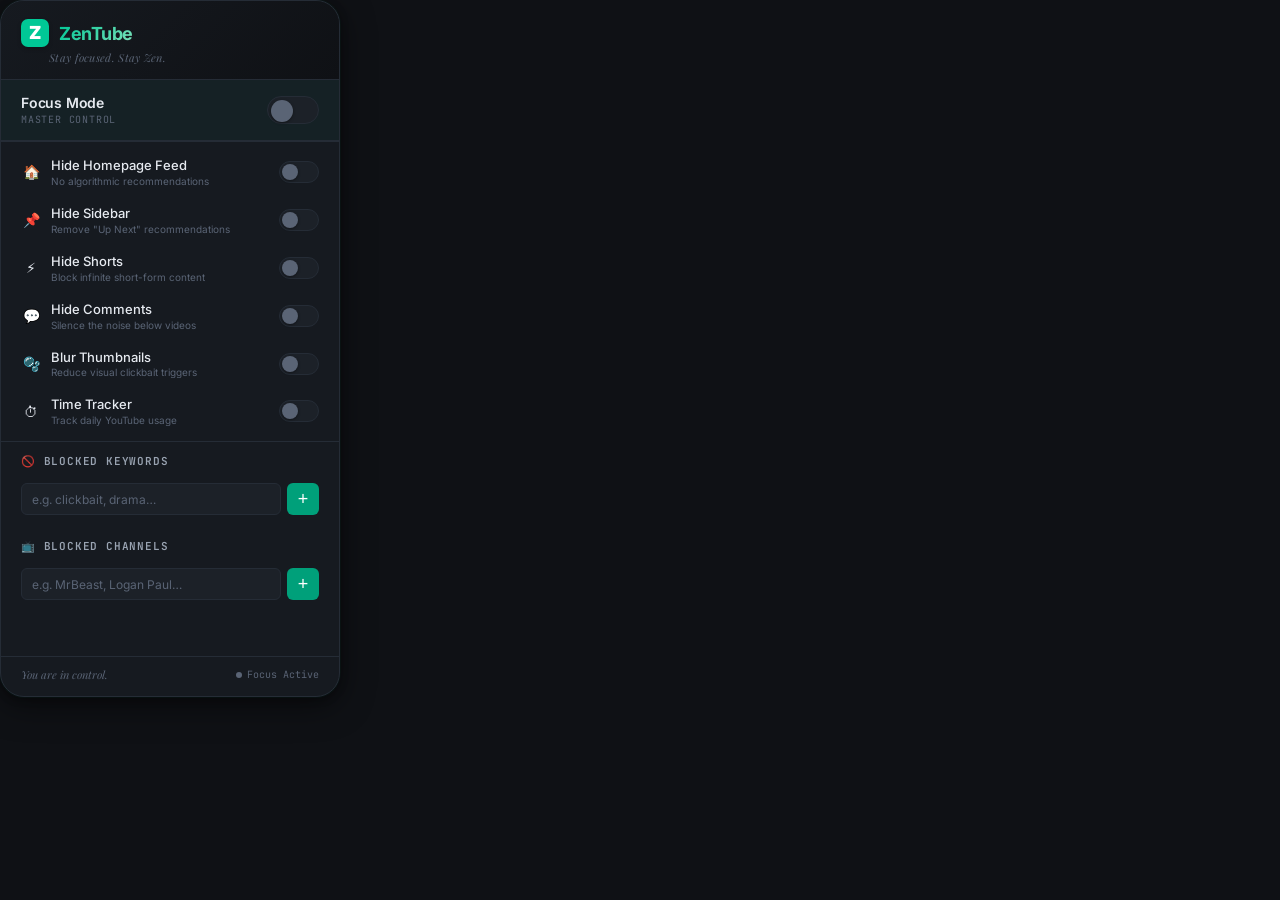
==== popup/popup.html @ 0593549f "mplement 100% isolated focus homepage and aesthetic logo refinements" ====
<!DOCTYPE html>
<html lang="en">
<head>
  <meta charset="UTF-8" />
  <meta name="viewport" content="width=device-width, initial-scale=1.0" />
  <title>ZenTube</title>
  <link rel="preconnect" href="https://fonts.googleapis.com" />
  <link rel="preconnect" href="https://fonts.gstatic.com" crossorigin />
  <link href="https://fonts.googleapis.com/css2?family=Inter:wght@400;500;600;700&family=JetBrains+Mono:wght@400;500&family=Playfair+Display:ital@1&display=swap" rel="stylesheet" />
  <link rel="stylesheet" href="popup.css" />
</head>
<body>

  <div class="zen-panel" id="zenPanel">

    <!-- ── Header ─────────────────────────────────────── -->
    <header class="zen-header">
      <div class="zen-logo">
        <div class="zen-logo-z-box">Z</div>
        <span class="zen-brand">ZenTube</span>
      </div>
      <p class="zen-subtitle">Stay focused. Stay Zen.</p>
    </header>

    <!-- ── Master Toggle ──────────────────────────────── -->
    <section class="zen-master-section" id="masterSection">
      <div class="zen-master-row">
        <div class="zen-master-label">
          <span class="zen-master-title">Focus Mode</span>
          <span class="zen-master-desc">Master control</span>
        </div>
        <label class="zen-toggle zen-toggle--large" for="focusMode" aria-label="Toggle Focus Mode">
          <input type="checkbox" id="focusMode" class="zen-toggle__input" />
          <span class="zen-toggle__track">
            <span class="zen-toggle__thumb"></span>
          </span>
        </label>
      </div>
    </section>

    <!-- ── Divider ─────────────────────────────────────── -->
    <div class="zen-divider"></div>

    <!-- ── Feature Toggles ───────────────────────────── -->
    <section class="zen-features" id="featureControls">

      <div class="zen-row" data-key="hideHomepage">
        <div class="zen-row__info">
          <span class="zen-row__icon">🏠</span>
          <div>
            <span class="zen-row__label">Hide Homepage Feed</span>
            <span class="zen-row__desc">No algorithmic recommendations</span>
          </div>
        </div>
        <label class="zen-toggle" for="hideHomepage" aria-label="Toggle Hide Homepage Feed">
          <input type="checkbox" id="hideHomepage" class="zen-toggle__input" />
          <span class="zen-toggle__track">
            <span class="zen-toggle__thumb"></span>
          </span>
        </label>
      </div>

      <div class="zen-row" data-key="hideSidebarWatch">
        <div class="zen-row__info">
          <span class="zen-row__icon">📌</span>
          <div>
            <span class="zen-row__label">Hide Sidebar</span>
            <span class="zen-row__desc">Remove "Up Next" recommendations</span>
          </div>
        </div>
        <label class="zen-toggle" for="hideSidebarWatch" aria-label="Toggle Hide Sidebar">
          <input type="checkbox" id="hideSidebarWatch" class="zen-toggle__input" />
          <span class="zen-toggle__track">
            <span class="zen-toggle__thumb"></span>
          </span>
        </label>
      </div>

      <div class="zen-row" data-key="hideShorts">
        <div class="zen-row__info">
          <span class="zen-row__icon">⚡</span>
          <div>
            <span class="zen-row__label">Hide Shorts</span>
            <span class="zen-row__desc">Block infinite short-form content</span>
          </div>
        </div>
        <label class="zen-toggle" for="hideShorts" aria-label="Toggle Hide Shorts">
          <input type="checkbox" id="hideShorts" class="zen-toggle__input" />
          <span class="zen-toggle__track">
            <span class="zen-toggle__thumb"></span>
          </span>
        </label>
      </div>

      <div class="zen-row" data-key="hideComments">
        <div class="zen-row__info">
          <span class="zen-row__icon">💬</span>
          <div>
            <span class="zen-row__label">Hide Comments</span>
            <span class="zen-row__desc">Silence the noise below videos</span>
          </div>
        </div>
        <label class="zen-toggle" for="hideComments" aria-label="Toggle Hide Comments">
          <input type="checkbox" id="hideComments" class="zen-toggle__input" />
          <span class="zen-toggle__track">
            <span class="zen-toggle__thumb"></span>
          </span>
        </label>
      </div>

      <div class="zen-row" data-key="blurThumbnails">
        <div class="zen-row__info">
          <span class="zen-row__icon">🫧</span>
          <div>
            <span class="zen-row__label">Blur Thumbnails</span>
            <span class="zen-row__desc">Reduce visual clickbait triggers</span>
          </div>
        </div>
        <label class="zen-toggle" for="blurThumbnails" aria-label="Toggle Blur Thumbnails">
          <input type="checkbox" id="blurThumbnails" class="zen-toggle__input" />
          <span class="zen-toggle__track">
            <span class="zen-toggle__thumb"></span>
          </span>
        </label>
      </div>

      <div class="zen-row" data-key="timeTracker">
        <div class="zen-row__info">
          <span class="zen-row__icon">⏱</span>
          <div>
            <span class="zen-row__label">Time Tracker</span>
            <span class="zen-row__desc" id="todayUsageDesc">Track daily YouTube usage</span>
          </div>
        </div>
        <label class="zen-toggle" for="timeTracker" aria-label="Toggle Time Tracker">
          <input type="checkbox" id="timeTracker" class="zen-toggle__input" />
          <span class="zen-toggle__track">
            <span class="zen-toggle__thumb"></span>
          </span>
        </label>
      </div>

    </section>

    <!-- ── Blocked Keywords ───────────────────────────── -->
    <div class="zen-divider"></div>
    <section class="zen-block-section">
      <h3 class="zen-block-title">🚫 Blocked Keywords</h3>
      <div class="zen-tag-row" id="keywordTags"></div>
      <div class="zen-input-row">
        <input type="text" id="keywordInput" class="zen-input" placeholder="e.g. clickbait, drama…" maxlength="60" />
        <button id="addKeyword" class="zen-add-btn" aria-label="Add keyword">+</button>
      </div>
    </section>

    <!-- ── Blocked Channels ───────────────────────────── -->
    <section class="zen-block-section">
      <h3 class="zen-block-title">📺 Blocked Channels</h3>
      <div class="zen-tag-row" id="channelTags"></div>
      <div class="zen-input-row">
        <input type="text" id="channelInput" class="zen-input" placeholder="e.g. MrBeast, Logan Paul…" maxlength="60" />
        <button id="addChannel" class="zen-add-btn" aria-label="Add channel">+</button>
      </div>
    </section>

    <!-- ── Feedback Banner ────────────────────────────── -->
    <div class="zen-feedback" id="feedbackBanner" role="status" aria-live="polite">
      Settings Updated ✓
    </div>

    <!-- ── Footer ─────────────────────────────────────── -->
    <footer class="zen-footer">
      <span class="zen-footer__text">You are in control.</span>
      <span class="zen-footer__status">
        <span class="zen-status-dot" id="statusDot"></span>
        <span id="statusLabel">Focus Active</span>
      </span>
    </footer>

  </div>

  <script src="../utils/storage.js"></script>
  <script src="popup.js"></script>
</body>
</html>
---- popup/popup.css ----
/* ════════════════════════════════════════════════════════════
   ZenTube — Popup CSS
   Design System: "Zen Minimal System"
   ════════════════════════════════════════════════════════════ */

/* ── Design Tokens ───────────────────────────────────────────── */
:root {
  --bg:           #0F1115;
  --surface:      #161A20;
  --surface-2:    #1C2128;
  --border:       #252C36;
  --accent:       #00C896;
  --accent-dim:   #00a07a;
  --accent-glow:  rgba(0, 200, 150, 0.18);
  --accent-2:     #7BE0B8;
  --text-primary: #E6EAF0;
  --text-secondary: #9AA4B2;
  --text-muted:   #5A6475;
  --danger:       #FF5E6C;
  --radius-sm:    6px;
  --radius-md:    12px;
  --radius-lg:    18px;
  --radius-xl:    24px;
  --transition:   0.22s cubic-bezier(0.4, 0, 0.2, 1);
}

/* ── Reset & Base ─────────────────────────────────────────────── */
*, *::before, *::after {
  box-sizing: border-box;
  margin: 0;
  padding: 0;
}

html {
  font-size: 14px;
  -webkit-font-smoothing: antialiased;
}

body {
  width: 340px;
  min-height: 100px;
  background: var(--bg);
  color: var(--text-primary);
  font-family: 'Inter', system-ui, sans-serif;
  overflow: hidden;
}

/* ── Panel Container ──────────────────────────────────────────── */
.zen-panel {
  display: flex;
  flex-direction: column;
  gap: 0;
  background: var(--surface);
  border-radius: var(--radius-xl);
  border: 1px solid var(--border);
  overflow: hidden;
  box-shadow:
    0 0 0 1px rgba(0, 200, 150, 0.04),
    0 8px 32px rgba(0, 0, 0, 0.5),
    0 2px 8px rgba(0, 0, 0, 0.3);
}

/* ── Header ───────────────────────────────────────────────────── */
.zen-header {
  padding: 18px 20px 14px;
  background: linear-gradient(135deg, #161A20 0%, #0F1115 100%);
  border-bottom: 1px solid var(--border);
}

.zen-logo {
  display: flex;
  align-items: center;
  gap: 10px;
  margin-bottom: 3px;
}

.zen-logo-z-box {
  width: 28px;
  height: 28px;
  background-color: var(--accent);
  border-radius: 7px;
  display: flex;
  align-items: center;
  justify-content: center;
  font-family: 'Inter', sans-serif;
  font-weight: 900;
  font-size: 18px;
  color: #fff;
  line-height: 1;
  box-shadow: 0 2px 4px rgba(0, 0, 0, 0.2);
}

.zen-brand {
  font-family: 'Inter', sans-serif;
  font-weight: 700;
  font-size: 18px;
  letter-spacing: -0.5px;
  background: linear-gradient(135deg, var(--accent), var(--accent-2));
  -webkit-background-clip: text;
  -webkit-text-fill-color: transparent;
  background-clip: text;
}

.zen-subtitle {
  font-family: 'Playfair Display', serif;
  font-style: italic;
  font-size: 11px;
  color: var(--text-muted);
  letter-spacing: 0.3px;
  margin-left: 28px;
}

/* ── Master Section ───────────────────────────────────────────── */
.zen-master-section {
  padding: 14px 20px;
  background: rgba(0, 200, 150, 0.04);
  border-bottom: 1px solid var(--border);
  transition: background var(--transition);
}

.zen-master-section.is-active {
  background: rgba(0, 200, 150, 0.07);
}

.zen-master-row {
  display: flex;
  align-items: center;
  justify-content: space-between;
  gap: 12px;
}

.zen-master-label {
  display: flex;
  flex-direction: column;
  gap: 2px;
}

.zen-master-title {
  font-weight: 600;
  font-size: 14px;
  color: var(--text-primary);
  letter-spacing: -0.2px;
}

.zen-master-desc {
  font-size: 10px;
  color: var(--text-muted);
  font-family: 'JetBrains Mono', monospace;
  text-transform: uppercase;
  letter-spacing: 0.8px;
}

/* ── Divider ──────────────────────────────────────────────────── */
.zen-divider {
  height: 1px;
  background: var(--border);
  margin: 0;
}

/* ── Feature Rows ─────────────────────────────────────────────── */
.zen-features {
  padding: 6px 0;
}

.zen-row {
  display: flex;
  align-items: center;
  justify-content: space-between;
  padding: 9px 20px;
  gap: 12px;
  cursor: pointer;
  transition: background var(--transition), transform var(--transition);
  border-radius: 0;
}

.zen-row:hover {
  background: rgba(255, 255, 255, 0.03);
  transform: scale(1.01);
}

.zen-row:active {
  transform: scale(0.99);
}

.zen-row.is-disabled {
  opacity: 0.38;
  pointer-events: none;
}

.zen-row__info {
  display: flex;
  align-items: center;
  gap: 10px;
  flex: 1;
  min-width: 0;
}

.zen-row__icon {
  font-size: 14px;
  flex-shrink: 0;
  width: 20px;
  text-align: center;
}

.zen-row__label {
  display: block;
  font-size: 13px;
  font-weight: 500;
  color: var(--text-primary);
  line-height: 1.3;
}

.zen-row__desc {
  display: block;
  font-size: 10px;
  color: var(--text-muted);
  margin-top: 1px;
  white-space: nowrap;
  overflow: hidden;
  text-overflow: ellipsis;
}

/* ── Toggle Switch ────────────────────────────────────────────── */
.zen-toggle {
  position: relative;
  display: inline-flex;
  align-items: center;
  cursor: pointer;
  flex-shrink: 0;
}

.zen-toggle--large .zen-toggle__track {
  width: 52px;
  height: 28px;
  border-radius: 14px;
}

.zen-toggle--large .zen-toggle__thumb {
  width: 22px;
  height: 22px;
  top: 3px;
  left: 3px;
}

.zen-toggle--large .zen-toggle__input:checked + .zen-toggle__track .zen-toggle__thumb {
  transform: translateX(24px);
}

.zen-toggle__input {
  position: absolute;
  opacity: 0;
  width: 0;
  height: 0;
  pointer-events: none;
}

.zen-toggle__track {
  position: relative;
  width: 40px;
  height: 22px;
  border-radius: 11px;
  background: var(--surface-2);
  border: 1px solid var(--border);
  transition: background var(--transition), border-color var(--transition), box-shadow var(--transition);
}

.zen-toggle__thumb {
  position: absolute;
  width: 16px;
  height: 16px;
  border-radius: 50%;
  background: var(--text-muted);
  top: 2px;
  left: 2px;
  transition: transform var(--transition), background var(--transition);
  box-shadow: 0 1px 3px rgba(0, 0, 0, 0.4);
}

/* Toggle ON state */
.zen-toggle__input:checked + .zen-toggle__track {
  background: var(--accent-dim);
  border-color: var(--accent);
  box-shadow: 0 0 0 3px var(--accent-glow);
}

.zen-toggle__input:checked + .zen-toggle__track .zen-toggle__thumb {
  transform: translateX(18px);
  background: #fff;
}

/* Toggle focus ring */
.zen-toggle__input:focus-visible + .zen-toggle__track {
  outline: 2px solid var(--accent);
  outline-offset: 2px;
}

/* ── Blocking Sections ────────────────────────────────────────── */
.zen-block-section {
  padding: 12px 20px;
}

.zen-block-title {
  font-size: 11px;
  font-weight: 600;
  color: var(--text-secondary);
  text-transform: uppercase;
  letter-spacing: 0.8px;
  margin-bottom: 8px;
  font-family: 'JetBrains Mono', monospace;
}

.zen-tag-row {
  display: flex;
  flex-wrap: wrap;
  gap: 5px;
  min-height: 0;
  margin-bottom: 7px;
}

.zen-tag {
  display: inline-flex;
  align-items: center;
  gap: 4px;
  background: var(--surface-2);
  border: 1px solid var(--border);
  border-radius: var(--radius-sm);
  padding: 2px 7px 2px 8px;
  font-size: 11px;
  color: var(--text-primary);
  font-family: 'JetBrains Mono', monospace;
}

.zen-tag__remove {
  cursor: pointer;
  color: var(--text-muted);
  font-size: 13px;
  line-height: 1;
  transition: color var(--transition);
  background: none;
  border: none;
  padding: 0;
  display: flex;
  align-items: center;
}

.zen-tag__remove:hover {
  color: var(--danger);
}

.zen-input-row {
  display: flex;
  gap: 6px;
}

.zen-input {
  flex: 1;
  background: var(--surface-2);
  border: 1px solid var(--border);
  border-radius: var(--radius-sm);
  padding: 6px 10px;
  color: var(--text-primary);
  font-size: 12px;
  font-family: 'Inter', sans-serif;
  outline: none;
  transition: border-color var(--transition), box-shadow var(--transition);
}

.zen-input::placeholder {
  color: var(--text-muted);
}

.zen-input:focus {
  border-color: var(--accent);
  box-shadow: 0 0 0 2px var(--accent-glow);
}

.zen-add-btn {
  background: var(--accent-dim);
  border: none;
  border-radius: var(--radius-sm);
  color: #fff;
  font-size: 18px;
  width: 32px;
  height: 32px;
  cursor: pointer;
  display: flex;
  align-items: center;
  justify-content: center;
  transition: background var(--transition), transform var(--transition);
  flex-shrink: 0;
}

.zen-add-btn:hover {
  background: var(--accent);
  transform: scale(1.05);
}

.zen-add-btn:active {
  transform: scale(0.95);
}

/* ── Feedback Banner ──────────────────────────────────────────── */
.zen-feedback {
  margin: 0 16px 10px;
  padding: 8px 14px;
  background: rgba(0, 200, 150, 0.12);
  border: 1px solid rgba(0, 200, 150, 0.25);
  border-radius: var(--radius-md);
  font-size: 12px;
  font-weight: 500;
  color: var(--accent-2);
  text-align: center;
  font-family: 'JetBrains Mono', monospace;
  letter-spacing: 0.3px;
  opacity: 0;
  transform: translateY(4px);
  transition: opacity 0.3s ease, transform 0.3s ease;
  pointer-events: none;
}

.zen-feedback.is-visible {
  opacity: 1;
  transform: translateY(0);
}

/* ── Footer ───────────────────────────────────────────────────── */
.zen-footer {
  display: flex;
  align-items: center;
  justify-content: space-between;
  padding: 10px 20px 14px;
  border-top: 1px solid var(--border);
}

.zen-footer__text {
  font-family: 'Playfair Display', serif;
  font-style: italic;
  font-size: 11px;
  color: var(--text-muted);
}

.zen-footer__status {
  display: flex;
  align-items: center;
  gap: 5px;
  font-size: 10px;
  color: var(--text-muted);
  font-family: 'JetBrains Mono', monospace;
}

.zen-status-dot {
  width: 6px;
  height: 6px;
  border-radius: 50%;
  background: var(--text-muted);
  transition: background var(--transition), box-shadow var(--transition);
}

.zen-status-dot.is-active {
  background: var(--accent);
  box-shadow: 0 0 6px var(--accent);
  animation: pulse 2s ease infinite;
}

@keyframes pulse {
  0%, 100% { box-shadow: 0 0 4px var(--accent); }
  50%       { box-shadow: 0 0 10px var(--accent); }
}

/* ── Dimmed state (Focus Mode OFF) ────────────────────────────── */
.zen-panel.focus-off .zen-features {
  opacity: 0.4;
  pointer-events: none;
  transition: opacity var(--transition);
}

.zen-panel.focus-off .zen-block-section {
  opacity: 0.4;
  pointer-events: none;
  transition: opacity var(--transition);
}
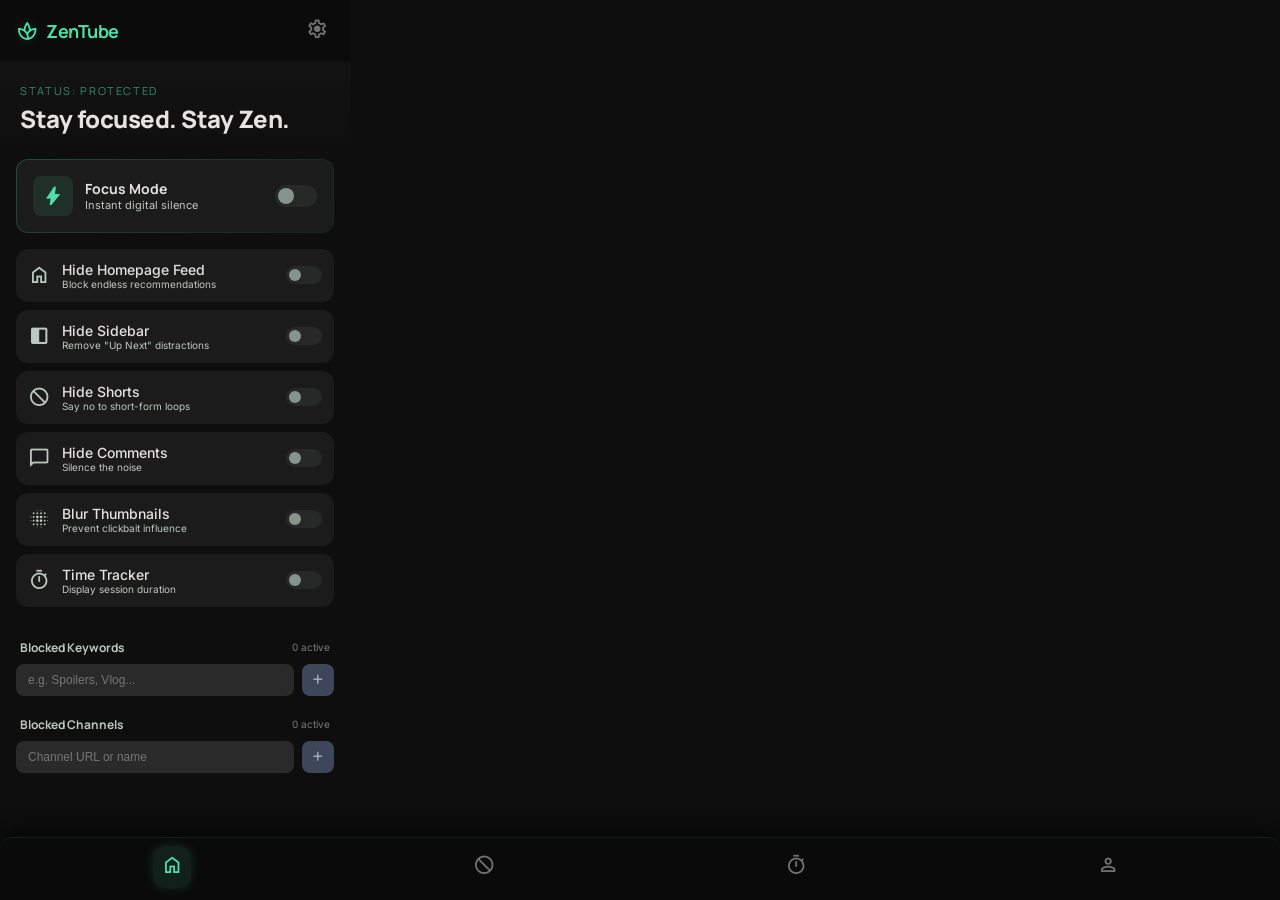
==== commit 9c92cae3: "feat: implement core extension structure with UI popup, content feature modules, and design document" ====
--- a/popup/popup.html
+++ b/popup/popup.html
@@ -1,185 +1,202 @@
 <!DOCTYPE html>
 <html lang="en">
 <head>
-  <meta charset="UTF-8" />
-  <meta name="viewport" content="width=device-width, initial-scale=1.0" />
-  <title>ZenTube</title>
-  <link rel="preconnect" href="https://fonts.googleapis.com" />
-  <link rel="preconnect" href="https://fonts.gstatic.com" crossorigin />
-  <link href="https://fonts.googleapis.com/css2?family=Inter:wght@400;500;600;700&family=JetBrains+Mono:wght@400;500&family=Playfair+Display:ital@1&display=swap" rel="stylesheet" />
-  <link rel="stylesheet" href="popup.css" />
+    <meta charset="UTF-8">
+    <meta name="viewport" content="width=device-width, initial-scale=1.0">
+    <title>ZenTube Premium</title>
+    <link rel="preconnect" href="https://fonts.googleapis.com">
+    <link rel="preconnect" href="https://fonts.gstatic.com" crossorigin>
+    <link href="https://fonts.googleapis.com/css2?family=Manrope:wght@400;700;800&family=Inter:wght@400;500;600&display=swap" rel="stylesheet">
+    <link href="https://fonts.googleapis.com/css2?family=Material+Symbols+Outlined:wght,FILL@100..700,0..1&display=swap" rel="stylesheet">
+    <link rel="stylesheet" href="popup.css">
 </head>
 <body>
-
-  <div class="zen-panel" id="zenPanel">
-
-    <!-- ── Header ─────────────────────────────────────── -->
+    <!-- Top Navigation -->
     <header class="zen-header">
-      <div class="zen-logo">
-        <div class="zen-logo-z-box">Z</div>
-        <span class="zen-brand">ZenTube</span>
-      </div>
-      <p class="zen-subtitle">Stay focused. Stay Zen.</p>
+        <div class="brand-section">
+            <span class="material-symbols-outlined brand-icon">spa</span>
+            <h1 class="brand-name font-manrope tracking-tight">ZenTube</h1>
+        </div>
+        <button class="settings-btn" id="openOptions">
+            <span class="material-symbols-outlined">settings</span>
+        </button>
     </header>
 
-    <!-- ── Master Toggle ──────────────────────────────── -->
-    <section class="zen-master-section" id="masterSection">
-      <div class="zen-master-row">
-        <div class="zen-master-label">
-          <span class="zen-master-title">Focus Mode</span>
-          <span class="zen-master-desc">Master control</span>
-        </div>
-        <label class="zen-toggle zen-toggle--large" for="focusMode" aria-label="Toggle Focus Mode">
-          <input type="checkbox" id="focusMode" class="zen-toggle__input" />
-          <span class="zen-toggle__track">
-            <span class="zen-toggle__thumb"></span>
-          </span>
-        </label>
-      </div>
+    <!-- Hero Section -->
+    <section class="hero-section">
+        <p class="status-label font-manrope">Status: Protected</p>
+        <h2 class="hero-title font-manrope">Stay focused. Stay Zen.</h2>
     </section>
 
-    <!-- ── Divider ─────────────────────────────────────── -->
-    <div class="zen-divider"></div>
-
-    <!-- ── Feature Toggles ───────────────────────────── -->
-    <section class="zen-features" id="featureControls">
-
-      <div class="zen-row" data-key="hideHomepage">
-        <div class="zen-row__info">
-          <span class="zen-row__icon">🏠</span>
-          <div>
-            <span class="zen-row__label">Hide Homepage Feed</span>
-            <span class="zen-row__desc">No algorithmic recommendations</span>
-          </div>
-        </div>
-        <label class="zen-toggle" for="hideHomepage" aria-label="Toggle Hide Homepage Feed">
-          <input type="checkbox" id="hideHomepage" class="zen-toggle__input" />
-          <span class="zen-toggle__track">
-            <span class="zen-toggle__thumb"></span>
-          </span>
-        </label>
-      </div>
-
-      <div class="zen-row" data-key="hideSidebarWatch">
-        <div class="zen-row__info">
-          <span class="zen-row__icon">📌</span>
-          <div>
-            <span class="zen-row__label">Hide Sidebar</span>
-            <span class="zen-row__desc">Remove "Up Next" recommendations</span>
-          </div>
-        </div>
-        <label class="zen-toggle" for="hideSidebarWatch" aria-label="Toggle Hide Sidebar">
-          <input type="checkbox" id="hideSidebarWatch" class="zen-toggle__input" />
-          <span class="zen-toggle__track">
-            <span class="zen-toggle__thumb"></span>
-          </span>
-        </label>
-      </div>
-
-      <div class="zen-row" data-key="hideShorts">
-        <div class="zen-row__info">
-          <span class="zen-row__icon">⚡</span>
-          <div>
-            <span class="zen-row__label">Hide Shorts</span>
-            <span class="zen-row__desc">Block infinite short-form content</span>
-          </div>
-        </div>
-        <label class="zen-toggle" for="hideShorts" aria-label="Toggle Hide Shorts">
-          <input type="checkbox" id="hideShorts" class="zen-toggle__input" />
-          <span class="zen-toggle__track">
-            <span class="zen-toggle__thumb"></span>
-          </span>
-        </label>
-      </div>
-
-      <div class="zen-row" data-key="hideComments">
-        <div class="zen-row__info">
-          <span class="zen-row__icon">💬</span>
-          <div>
-            <span class="zen-row__label">Hide Comments</span>
-            <span class="zen-row__desc">Silence the noise below videos</span>
-          </div>
-        </div>
-        <label class="zen-toggle" for="hideComments" aria-label="Toggle Hide Comments">
-          <input type="checkbox" id="hideComments" class="zen-toggle__input" />
-          <span class="zen-toggle__track">
-            <span class="zen-toggle__thumb"></span>
-          </span>
-        </label>
-      </div>
-
-      <div class="zen-row" data-key="blurThumbnails">
-        <div class="zen-row__info">
-          <span class="zen-row__icon">🫧</span>
-          <div>
-            <span class="zen-row__label">Blur Thumbnails</span>
-            <span class="zen-row__desc">Reduce visual clickbait triggers</span>
-          </div>
-        </div>
-        <label class="zen-toggle" for="blurThumbnails" aria-label="Toggle Blur Thumbnails">
-          <input type="checkbox" id="blurThumbnails" class="zen-toggle__input" />
-          <span class="zen-toggle__track">
-            <span class="zen-toggle__thumb"></span>
-          </span>
-        </label>
-      </div>
-
-      <div class="zen-row" data-key="timeTracker">
-        <div class="zen-row__info">
-          <span class="zen-row__icon">⏱</span>
-          <div>
-            <span class="zen-row__label">Time Tracker</span>
-            <span class="zen-row__desc" id="todayUsageDesc">Track daily YouTube usage</span>
-          </div>
-        </div>
-        <label class="zen-toggle" for="timeTracker" aria-label="Toggle Time Tracker">
-          <input type="checkbox" id="timeTracker" class="zen-toggle__input" />
-          <span class="zen-toggle__track">
-            <span class="zen-toggle__thumb"></span>
-          </span>
-        </label>
-      </div>
-
-    </section>
-
-    <!-- ── Blocked Keywords ───────────────────────────── -->
-    <div class="zen-divider"></div>
-    <section class="zen-block-section">
-      <h3 class="zen-block-title">🚫 Blocked Keywords</h3>
-      <div class="zen-tag-row" id="keywordTags"></div>
-      <div class="zen-input-row">
-        <input type="text" id="keywordInput" class="zen-input" placeholder="e.g. clickbait, drama…" maxlength="60" />
-        <button id="addKeyword" class="zen-add-btn" aria-label="Add keyword">+</button>
-      </div>
-    </section>
-
-    <!-- ── Blocked Channels ───────────────────────────── -->
-    <section class="zen-block-section">
-      <h3 class="zen-block-title">📺 Blocked Channels</h3>
-      <div class="zen-tag-row" id="channelTags"></div>
-      <div class="zen-input-row">
-        <input type="text" id="channelInput" class="zen-input" placeholder="e.g. MrBeast, Logan Paul…" maxlength="60" />
-        <button id="addChannel" class="zen-add-btn" aria-label="Add channel">+</button>
-      </div>
-    </section>
-
-    <!-- ── Feedback Banner ────────────────────────────── -->
-    <div class="zen-feedback" id="feedbackBanner" role="status" aria-live="polite">
-      Settings Updated ✓
-    </div>
-
-    <!-- ── Footer ─────────────────────────────────────── -->
-    <footer class="zen-footer">
-      <span class="zen-footer__text">You are in control.</span>
-      <span class="zen-footer__status">
-        <span class="zen-status-dot" id="statusDot"></span>
-        <span id="statusLabel">Focus Active</span>
-      </span>
-    </footer>
-
-  </div>
-
-  <script src="../utils/storage.js"></script>
-  <script src="popup.js"></script>
+    <!-- Main Content -->
+    <main>
+        <!-- Master Toggle Card -->
+        <div class="focus-mode-card">
+            <div class="focus-mode-inner">
+                <div class="focus-mode-info">
+                    <div class="focus-icon-box">
+                        <span class="material-symbols-outlined" style="font-variation-settings: 'FILL' 1;">bolt</span>
+                    </div>
+                    <div>
+                        <h3 class="focus-mode-title font-manrope">Focus Mode</h3>
+                        <p class="focus-mode-desc">Instant digital silence</p>
+                    </div>
+                </div>
+                <!-- Master Switch -->
+                <label class="zen-switch zen-switch--large" for="focusMode">
+                    <input type="checkbox" id="focusMode">
+                    <span class="switch-slider"></span>
+                </label>
+            </div>
+        </div>
+
+        <!-- Individual Features -->
+        <div class="toggle-list">
+            <!-- Hide Homepage -->
+            <div class="toggle-item" id="row-hideHomepage">
+                <div class="toggle-info">
+                    <span class="material-symbols-outlined feature-icon">home</span>
+                    <div>
+                        <p class="feature-label">Hide Homepage Feed</p>
+                        <p class="feature-desc">Block endless recommendations</p>
+                    </div>
+                </div>
+                <label class="zen-switch" for="hideHomepage">
+                    <input type="checkbox" id="hideHomepage">
+                    <span class="switch-slider"></span>
+                </label>
+            </div>
+
+            <!-- Hide Sidebar -->
+            <div class="toggle-item" id="row-hideSidebarWatch">
+                <div class="toggle-info">
+                    <span class="material-symbols-outlined feature-icon">side_navigation</span>
+                    <div>
+                        <p class="feature-label">Hide Sidebar</p>
+                        <p class="feature-desc">Remove "Up Next" distractions</p>
+                    </div>
+                </div>
+                <label class="zen-switch" for="hideSidebarWatch">
+                    <input type="checkbox" id="hideSidebarWatch">
+                    <span class="switch-slider"></span>
+                </label>
+            </div>
+
+            <!-- Hide Shorts -->
+            <div class="toggle-item" id="row-hideShorts">
+                <div class="toggle-info">
+                    <span class="material-symbols-outlined feature-icon">block</span>
+                    <div>
+                        <p class="feature-label">Hide Shorts</p>
+                        <p class="feature-desc">Say no to short-form loops</p>
+                    </div>
+                </div>
+                <label class="zen-switch" for="hideShorts">
+                    <input type="checkbox" id="hideShorts">
+                    <span class="switch-slider"></span>
+                </label>
+            </div>
+
+            <!-- Hide Comments -->
+            <div class="toggle-item" id="row-hideComments">
+                <div class="toggle-info">
+                    <span class="material-symbols-outlined feature-icon">chat_bubble</span>
+                    <div>
+                        <p class="feature-label">Hide Comments</p>
+                        <p class="feature-desc">Silence the noise</p>
+                    </div>
+                </div>
+                <label class="zen-switch" for="hideComments">
+                    <input type="checkbox" id="hideComments">
+                    <span class="switch-slider"></span>
+                </label>
+            </div>
+
+            <!-- Blur Thumbnails -->
+            <div class="toggle-item" id="row-blurThumbnails">
+                <div class="toggle-info">
+                    <span class="material-symbols-outlined feature-icon">blur_on</span>
+                    <div>
+                        <p class="feature-label">Blur Thumbnails</p>
+                        <p class="feature-desc">Prevent clickbait influence</p>
+                    </div>
+                </div>
+                <label class="zen-switch" for="blurThumbnails">
+                    <input type="checkbox" id="blurThumbnails">
+                    <span class="switch-slider"></span>
+                </label>
+            </div>
+
+            <!-- Time Tracker -->
+            <div class="toggle-item" id="row-timeTracker">
+                <div class="toggle-info">
+                    <span class="material-symbols-outlined feature-icon">timer</span>
+                    <div>
+                        <p class="feature-label">Time Tracker</p>
+                        <p class="feature-desc" id="todayUsageDesc">Display session duration</p>
+                    </div>
+                </div>
+                <label class="zen-switch" for="timeTracker">
+                    <input type="checkbox" id="timeTracker">
+                    <span class="switch-slider"></span>
+                </label>
+            </div>
+        </div>
+
+        <!-- Blocking Sections -->
+        <div class="block-section">
+            <!-- Keywords -->
+            <div class="block-group">
+                <div class="section-label-row">
+                    <span class="section-label font-manrope">Blocked Keywords</span>
+                    <span class="section-count" id="keywordCount">0 active</span>
+                </div>
+                <div class="input-group">
+                    <input type="text" id="keywordInput" class="zen-input" placeholder="e.g. Spoilers, Vlog...">
+                    <button class="add-btn" id="addKeyword">
+                        <span class="material-symbols-outlined" style="font-size: 1.1rem;">add</span>
+                    </button>
+                </div>
+                <div class="tag-container" id="keywordTags"></div>
+            </div>
+
+            <!-- Channels -->
+            <div class="block-group">
+                <div class="section-label-row">
+                    <span class="section-label font-manrope">Blocked Channels</span>
+                    <span class="section-count" id="channelCount">0 active</span>
+                </div>
+                <div class="input-group">
+                    <input type="text" id="channelInput" class="zen-input" placeholder="Channel URL or name">
+                    <button class="add-btn" id="addChannel">
+                        <span class="material-symbols-outlined" style="font-size: 1.1rem;">add</span>
+                    </button>
+                </div>
+                <div class="tag-container" id="channelTags"></div>
+            </div>
+        </div>
+    </main>
+
+    <!-- Bottom Navigation -->
+    <nav class="bottom-nav">
+        <div class="nav-item active">
+            <span class="material-symbols-outlined">home</span>
+        </div>
+        <div class="nav-item">
+            <span class="material-symbols-outlined">block</span>
+        </div>
+        <div class="nav-item">
+            <span class="material-symbols-outlined">timer</span>
+        </div>
+        <div class="nav-item">
+            <span class="material-symbols-outlined">person</span>
+        </div>
+    </nav>
+
+    <!-- Hidden Feedback -->
+    <div id="feedbackBanner" style="display:none"></div>
+
+    <script src="../utils/storage.js"></script>
+    <script src="popup.js"></script>
 </body>
 </html>
--- a/popup/popup.css
+++ b/popup/popup.css
@@ -1,481 +1,396 @@
-/* ════════════════════════════════════════════════════════════
-   ZenTube — Popup CSS
-   Design System: "Zen Minimal System"
-   ════════════════════════════════════════════════════════════ */
-
-/* ── Design Tokens ───────────────────────────────────────────── */
 :root {
-  --bg:           #0F1115;
-  --surface:      #161A20;
-  --surface-2:    #1C2128;
-  --border:       #252C36;
-  --accent:       #00C896;
-  --accent-dim:   #00a07a;
-  --accent-glow:  rgba(0, 200, 150, 0.18);
-  --accent-2:     #7BE0B8;
-  --text-primary: #E6EAF0;
-  --text-secondary: #9AA4B2;
-  --text-muted:   #5A6475;
-  --danger:       #FF5E6C;
-  --radius-sm:    6px;
-  --radius-md:    12px;
-  --radius-lg:    18px;
-  --radius-xl:    24px;
-  --transition:   0.22s cubic-bezier(0.4, 0, 0.2, 1);
-}
-
-/* ── Reset & Base ─────────────────────────────────────────────── */
-*, *::before, *::after {
-  box-sizing: border-box;
-  margin: 0;
-  padding: 0;
-}
-
-html {
-  font-size: 14px;
-  -webkit-font-smoothing: antialiased;
+    --surface-lowest: #0e0e0e;
+    --surface: #131313;
+    --surface-low: #1c1b1b;
+    --surface-high: #2a2a2a;
+    --surface-highest: #353534;
+    --primary: #50dea9;
+    --primary-dim: rgba(80, 222, 169, 0.2);
+    --on-surface: #e5e2e1;
+    --on-surface-variant: #bbcac0;
+    --outline: #86948b;
+    --outline-variant: #3c4a42;
+    --secondary-container: #3d4759;
+    --on-secondary-container: #abb5cb;
+    --error: #ffb4ab;
+}
+
+* {
+    margin: 0;
+    padding: 0;
+    box-sizing: border-box;
 }
 
 body {
-  width: 340px;
-  min-height: 100px;
-  background: var(--bg);
-  color: var(--text-primary);
-  font-family: 'Inter', system-ui, sans-serif;
-  overflow: hidden;
-}
-
-/* ── Panel Container ──────────────────────────────────────────── */
-.zen-panel {
-  display: flex;
-  flex-direction: column;
-  gap: 0;
-  background: var(--surface);
-  border-radius: var(--radius-xl);
-  border: 1px solid var(--border);
-  overflow: hidden;
-  box-shadow:
-    0 0 0 1px rgba(0, 200, 150, 0.04),
-    0 8px 32px rgba(0, 0, 0, 0.5),
-    0 2px 8px rgba(0, 0, 0, 0.3);
-}
-
-/* ── Header ───────────────────────────────────────────────────── */
+    width: 350px;
+    background-color: var(--surface-lowest);
+    color: var(--on-surface);
+    font-family: 'Inter', system-ui, sans-serif;
+    overflow-x: hidden;
+    user-select: none;
+}
+
+/* Scrollbar Hide */
+body::-webkit-scrollbar { display: none; }
+
+/* Typography */
+.font-manrope { font-family: 'Manrope', sans-serif; }
+.tracking-tight { letter-spacing: -0.025em; }
+.tracking-tighter { letter-spacing: -0.05em; }
+
+/* Header */
 .zen-header {
-  padding: 18px 20px 14px;
-  background: linear-gradient(135deg, #161A20 0%, #0F1115 100%);
-  border-bottom: 1px solid var(--border);
-}
-
-.zen-logo {
-  display: flex;
-  align-items: center;
-  gap: 10px;
-  margin-bottom: 3px;
-}
-
-.zen-logo-z-box {
-  width: 28px;
-  height: 28px;
-  background-color: var(--accent);
-  border-radius: 7px;
-  display: flex;
-  align-items: center;
-  justify-content: center;
-  font-family: 'Inter', sans-serif;
-  font-weight: 900;
-  font-size: 18px;
-  color: #fff;
-  line-height: 1;
-  box-shadow: 0 2px 4px rgba(0, 0, 0, 0.2);
-}
-
-.zen-brand {
-  font-family: 'Inter', sans-serif;
-  font-weight: 700;
-  font-size: 18px;
-  letter-spacing: -0.5px;
-  background: linear-gradient(135deg, var(--accent), var(--accent-2));
-  -webkit-background-clip: text;
-  -webkit-text-fill-color: transparent;
-  background-clip: text;
-}
-
-.zen-subtitle {
-  font-family: 'Playfair Display', serif;
-  font-style: italic;
-  font-size: 11px;
-  color: var(--text-muted);
-  letter-spacing: 0.3px;
-  margin-left: 28px;
-}
-
-/* ── Master Section ───────────────────────────────────────────── */
-.zen-master-section {
-  padding: 14px 20px;
-  background: rgba(0, 200, 150, 0.04);
-  border-bottom: 1px solid var(--border);
-  transition: background var(--transition);
-}
-
-.zen-master-section.is-active {
-  background: rgba(0, 200, 150, 0.07);
-}
-
-.zen-master-row {
-  display: flex;
-  align-items: center;
-  justify-content: space-between;
-  gap: 12px;
-}
-
-.zen-master-label {
-  display: flex;
-  flex-direction: column;
-  gap: 2px;
-}
-
-.zen-master-title {
-  font-weight: 600;
-  font-size: 14px;
-  color: var(--text-primary);
-  letter-spacing: -0.2px;
-}
-
-.zen-master-desc {
-  font-size: 10px;
-  color: var(--text-muted);
-  font-family: 'JetBrains Mono', monospace;
-  text-transform: uppercase;
-  letter-spacing: 0.8px;
-}
-
-/* ── Divider ──────────────────────────────────────────────────── */
-.zen-divider {
-  height: 1px;
-  background: var(--border);
-  margin: 0;
-}
-
-/* ── Feature Rows ─────────────────────────────────────────────── */
-.zen-features {
-  padding: 6px 0;
-}
-
-.zen-row {
-  display: flex;
-  align-items: center;
-  justify-content: space-between;
-  padding: 9px 20px;
-  gap: 12px;
-  cursor: pointer;
-  transition: background var(--transition), transform var(--transition);
-  border-radius: 0;
-}
-
-.zen-row:hover {
-  background: rgba(255, 255, 255, 0.03);
-  transform: scale(1.01);
-}
-
-.zen-row:active {
-  transform: scale(0.99);
-}
-
-.zen-row.is-disabled {
-  opacity: 0.38;
-  pointer-events: none;
-}
-
-.zen-row__info {
-  display: flex;
-  align-items: center;
-  gap: 10px;
-  flex: 1;
-  min-width: 0;
-}
-
-.zen-row__icon {
-  font-size: 14px;
-  flex-shrink: 0;
-  width: 20px;
-  text-align: center;
-}
-
-.zen-row__label {
-  display: block;
-  font-size: 13px;
-  font-weight: 500;
-  color: var(--text-primary);
-  line-height: 1.3;
-}
-
-.zen-row__desc {
-  display: block;
-  font-size: 10px;
-  color: var(--text-muted);
-  margin-top: 1px;
-  white-space: nowrap;
-  overflow: hidden;
-  text-overflow: ellipsis;
-}
-
-/* ── Toggle Switch ────────────────────────────────────────────── */
-.zen-toggle {
-  position: relative;
-  display: inline-flex;
-  align-items: center;
-  cursor: pointer;
-  flex-shrink: 0;
-}
-
-.zen-toggle--large .zen-toggle__track {
-  width: 52px;
-  height: 28px;
-  border-radius: 14px;
-}
-
-.zen-toggle--large .zen-toggle__thumb {
-  width: 22px;
-  height: 22px;
-  top: 3px;
-  left: 3px;
-}
-
-.zen-toggle--large .zen-toggle__input:checked + .zen-toggle__track .zen-toggle__thumb {
-  transform: translateX(24px);
-}
-
-.zen-toggle__input {
-  position: absolute;
-  opacity: 0;
-  width: 0;
-  height: 0;
-  pointer-events: none;
-}
-
-.zen-toggle__track {
-  position: relative;
-  width: 40px;
-  height: 22px;
-  border-radius: 11px;
-  background: var(--surface-2);
-  border: 1px solid var(--border);
-  transition: background var(--transition), border-color var(--transition), box-shadow var(--transition);
-}
-
-.zen-toggle__thumb {
-  position: absolute;
-  width: 16px;
-  height: 16px;
-  border-radius: 50%;
-  background: var(--text-muted);
-  top: 2px;
-  left: 2px;
-  transition: transform var(--transition), background var(--transition);
-  box-shadow: 0 1px 3px rgba(0, 0, 0, 0.4);
-}
-
-/* Toggle ON state */
-.zen-toggle__input:checked + .zen-toggle__track {
-  background: var(--accent-dim);
-  border-color: var(--accent);
-  box-shadow: 0 0 0 3px var(--accent-glow);
-}
-
-.zen-toggle__input:checked + .zen-toggle__track .zen-toggle__thumb {
-  transform: translateX(18px);
-  background: #fff;
-}
-
-/* Toggle focus ring */
-.zen-toggle__input:focus-visible + .zen-toggle__track {
-  outline: 2px solid var(--accent);
-  outline-offset: 2px;
-}
-
-/* ── Blocking Sections ────────────────────────────────────────── */
-.zen-block-section {
-  padding: 12px 20px;
-}
-
-.zen-block-title {
-  font-size: 11px;
-  font-weight: 600;
-  color: var(--text-secondary);
-  text-transform: uppercase;
-  letter-spacing: 0.8px;
-  margin-bottom: 8px;
-  font-family: 'JetBrains Mono', monospace;
-}
-
-.zen-tag-row {
-  display: flex;
-  flex-wrap: wrap;
-  gap: 5px;
-  min-height: 0;
-  margin-bottom: 7px;
+    background: rgba(10, 10, 10, 0.6);
+    backdrop-filter: blur(20px);
+    position: sticky;
+    top: 0;
+    z-index: 50;
+    display: flex;
+    align-items: center;
+    justify-content: space-between;
+    padding: 0.75rem 1rem;
+    border-bottom: 1px solid rgba(80, 222, 169, 0.05);
+}
+
+.brand-section {
+    display: flex;
+    align-items: center;
+    gap: 0.5rem;
+}
+
+.brand-icon {
+    color: var(--primary);
+    font-size: 1.25rem;
+    text-shadow: 0 0 12px var(--primary-dim);
+}
+
+.brand-name {
+    font-size: 1.125rem;
+    font-weight: 700;
+    color: var(--primary);
+}
+
+.settings-btn {
+    color: #737373;
+    padding: 0.4rem;
+    border-radius: 0.5rem;
+    border: none;
+    background: transparent;
+    cursor: pointer;
+    transition: all 0.3s ease;
+}
+
+.settings-btn:hover {
+    background: rgba(40, 40, 40, 0.5);
+    color: #a3a3a3;
+}
+
+/* Hero Section */
+.hero-section {
+    padding: 1.25rem 1.25rem 1.5rem;
+    background: linear-gradient(180deg, #131313 0%, #0e0e0e 100%);
+}
+
+.status-label {
+    font-size: 11px;
+    text-transform: uppercase;
+    letter-spacing: 0.15em;
+    color: rgba(80, 222, 169, 0.6);
+    margin-bottom: 0.25rem;
+}
+
+.hero-title {
+    font-family: 'Manrope', sans-serif;
+    font-weight: 800;
+    font-size: 1.5rem;
+    letter-spacing: -0.02em;
+}
+
+/* Main Content */
+main {
+    padding: 0 1rem 1.5rem;
+    display: flex;
+    flex-direction: column;
+    gap: 1rem;
+}
+
+/* Master Toggle / Focus Mode Card */
+.focus-mode-card {
+    position: relative;
+    padding: 1px;
+    border-radius: 0.75rem;
+    background: linear-gradient(135deg, rgba(80, 222, 169, 0.3), rgba(68, 223, 171, 0.1));
+}
+
+.focus-mode-inner {
+    background: var(--surface-low);
+    padding: 1rem;
+    border-radius: 11px;
+    display: flex;
+    align-items: center;
+    justify-content: space-between;
+}
+
+.focus-mode-info {
+    display: flex;
+    align-items: center;
+    gap: 0.75rem;
+}
+
+.focus-icon-box {
+    width: 2.5rem;
+    height: 2.5rem;
+    border-radius: 0.5rem;
+    background: rgba(80, 222, 169, 0.1);
+    display: flex;
+    align-items: center;
+    justify-content: center;
+    color: var(--primary);
+}
+
+.focus-mode-title { font-size: 0.875rem; font-weight: 700; }
+.focus-mode-desc { font-size: 11px; color: var(--on-surface-variant); }
+
+/* Switches (Standard Minimal) */
+.zen-switch {
+    position: relative;
+    display: inline-block;
+    width: 36px;
+    height: 18px;
+}
+
+.zen-switch input {
+    opacity: 0;
+    width: 0;
+    height: 0;
+}
+
+.switch-slider {
+    position: absolute;
+    cursor: pointer;
+    top: 0; left: 0; right: 0; bottom: 0;
+    background-color: rgba(60, 74, 66, 0.3);
+    transition: .4s;
+    border-radius: 34px;
+}
+
+.switch-slider:before {
+    position: absolute;
+    content: "";
+    height: 12px;
+    width: 12px;
+    left: 3px;
+    bottom: 3px;
+    background-color: var(--outline);
+    transition: .4s;
+    border-radius: 50%;
+}
+
+input:checked + .switch-slider {
+    background-color: rgba(80, 222, 169, 0.3);
+}
+
+input:checked + .switch-slider:before {
+    transform: translateX(18px);
+    background-color: var(--primary);
+}
+
+/* Master Switch Pulse */
+.zen-switch--large { width: 42px; height: 22px; }
+.zen-switch--large .switch-slider:before { height: 16px; width: 16px; left: 3px; bottom: 3px; }
+input:checked + .zen-switch--large .switch-slider:before { transform: translateX(20px); }
+
+/* Feature Toggles List */
+.toggle-list {
+    display: flex;
+    flex-direction: column;
+    gap: 0.5rem;
+}
+
+.toggle-item {
+    background: var(--surface-low);
+    padding: 0.75rem;
+    border-radius: 0.75rem;
+    display: flex;
+    align-items: center;
+    justify-content: space-between;
+    cursor: pointer;
+    transition: background 0.3s ease;
+}
+
+.toggle-item:hover {
+    background: var(--surface-high);
+}
+
+.toggle-info {
+    display: flex;
+    align-items: center;
+    gap: 0.75rem;
+}
+
+.feature-icon {
+    color: var(--on-surface-variant);
+    font-size: 1.25rem;
+    transition: color 0.3s ease;
+}
+
+.toggle-item:hover .feature-icon {
+    color: var(--primary);
+}
+
+.feature-label { font-size: 0.875rem; font-weight: 500; }
+.feature-desc { font-size: 10px; color: var(--on-surface-variant); }
+
+/* Blocking Sections */
+.block-section {
+    padding-top: 1rem;
+    display: flex;
+    flex-direction: column;
+    gap: 1rem;
+}
+
+.section-label-row {
+    padding: 0 0.25rem;
+    display: flex;
+    justify-content: space-between;
+    align-items: center;
+    margin-bottom: 0.5rem;
+}
+
+.section-label {
+    font-size: 12px;
+    font-weight: 700;
+    color: var(--on-surface-variant);
+}
+
+.section-count {
+    font-size: 10px;
+    opacity: 0.5;
+}
+
+.input-group {
+    display: flex;
+    gap: 0.5rem;
+}
+
+.zen-input {
+    flex: 1;
+    background: var(--surface-high);
+    border: none;
+    border-radius: 0.5rem;
+    padding: 0.55rem 0.75rem;
+    color: var(--on-surface);
+    font-size: 12px;
+    outline: none;
+    transition: ring 0.3s ease;
+}
+
+.zen-input:focus {
+    box-shadow: 0 0 0 1px rgba(80, 222, 169, 0.4);
+}
+
+.add-btn {
+    width: 2rem;
+    height: 2rem;
+    background: var(--secondary-container);
+    color: var(--on-secondary-container);
+    border: none;
+    border-radius: 0.5rem;
+    display: flex;
+    align-items: center;
+    justify-content: center;
+    cursor: pointer;
+    transition: all 0.2s ease;
+}
+
+.add-btn:active { transform: scale(0.9); }
+
+/* Tag List */
+.tag-container {
+    display: flex;
+    flex-wrap: wrap;
+    gap: 0.5rem;
+    padding-top: 0.25rem;
 }
 
 .zen-tag {
-  display: inline-flex;
-  align-items: center;
-  gap: 4px;
-  background: var(--surface-2);
-  border: 1px solid var(--border);
-  border-radius: var(--radius-sm);
-  padding: 2px 7px 2px 8px;
-  font-size: 11px;
-  color: var(--text-primary);
-  font-family: 'JetBrains Mono', monospace;
-}
-
-.zen-tag__remove {
-  cursor: pointer;
-  color: var(--text-muted);
-  font-size: 13px;
-  line-height: 1;
-  transition: color var(--transition);
-  background: none;
-  border: none;
-  padding: 0;
-  display: flex;
-  align-items: center;
-}
-
-.zen-tag__remove:hover {
-  color: var(--danger);
-}
-
-.zen-input-row {
-  display: flex;
-  gap: 6px;
-}
-
-.zen-input {
-  flex: 1;
-  background: var(--surface-2);
-  border: 1px solid var(--border);
-  border-radius: var(--radius-sm);
-  padding: 6px 10px;
-  color: var(--text-primary);
-  font-size: 12px;
-  font-family: 'Inter', sans-serif;
-  outline: none;
-  transition: border-color var(--transition), box-shadow var(--transition);
-}
-
-.zen-input::placeholder {
-  color: var(--text-muted);
-}
-
-.zen-input:focus {
-  border-color: var(--accent);
-  box-shadow: 0 0 0 2px var(--accent-glow);
-}
-
-.zen-add-btn {
-  background: var(--accent-dim);
-  border: none;
-  border-radius: var(--radius-sm);
-  color: #fff;
-  font-size: 18px;
-  width: 32px;
-  height: 32px;
-  cursor: pointer;
-  display: flex;
-  align-items: center;
-  justify-content: center;
-  transition: background var(--transition), transform var(--transition);
-  flex-shrink: 0;
-}
-
-.zen-add-btn:hover {
-  background: var(--accent);
-  transform: scale(1.05);
-}
-
-.zen-add-btn:active {
-  transform: scale(0.95);
-}
-
-/* ── Feedback Banner ──────────────────────────────────────────── */
-.zen-feedback {
-  margin: 0 16px 10px;
-  padding: 8px 14px;
-  background: rgba(0, 200, 150, 0.12);
-  border: 1px solid rgba(0, 200, 150, 0.25);
-  border-radius: var(--radius-md);
-  font-size: 12px;
-  font-weight: 500;
-  color: var(--accent-2);
-  text-align: center;
-  font-family: 'JetBrains Mono', monospace;
-  letter-spacing: 0.3px;
-  opacity: 0;
-  transform: translateY(4px);
-  transition: opacity 0.3s ease, transform 0.3s ease;
-  pointer-events: none;
-}
-
-.zen-feedback.is-visible {
-  opacity: 1;
-  transform: translateY(0);
-}
-
-/* ── Footer ───────────────────────────────────────────────────── */
-.zen-footer {
-  display: flex;
-  align-items: center;
-  justify-content: space-between;
-  padding: 10px 20px 14px;
-  border-top: 1px solid var(--border);
-}
-
-.zen-footer__text {
-  font-family: 'Playfair Display', serif;
-  font-style: italic;
-  font-size: 11px;
-  color: var(--text-muted);
-}
-
-.zen-footer__status {
-  display: flex;
-  align-items: center;
-  gap: 5px;
-  font-size: 10px;
-  color: var(--text-muted);
-  font-family: 'JetBrains Mono', monospace;
-}
-
-.zen-status-dot {
-  width: 6px;
-  height: 6px;
-  border-radius: 50%;
-  background: var(--text-muted);
-  transition: background var(--transition), box-shadow var(--transition);
-}
-
-.zen-status-dot.is-active {
-  background: var(--accent);
-  box-shadow: 0 0 6px var(--accent);
-  animation: pulse 2s ease infinite;
-}
-
-@keyframes pulse {
-  0%, 100% { box-shadow: 0 0 4px var(--accent); }
-  50%       { box-shadow: 0 0 10px var(--accent); }
-}
-
-/* ── Dimmed state (Focus Mode OFF) ────────────────────────────── */
-.zen-panel.focus-off .zen-features {
-  opacity: 0.4;
-  pointer-events: none;
-  transition: opacity var(--transition);
-}
-
-.zen-panel.focus-off .zen-block-section {
-  opacity: 0.4;
-  pointer-events: none;
-  transition: opacity var(--transition);
-}
+    background: var(--surface-highest);
+    padding: 0.25rem 0.5rem;
+    border-radius: 0.375rem;
+    font-size: 10px;
+    display: flex;
+    align-items: center;
+    gap: 0.4rem;
+    border: 1px solid rgba(60, 74, 66, 0.2);
+}
+
+.tag-remove {
+    font-size: 12px;
+    cursor: pointer;
+    color: var(--on-surface-variant);
+}
+
+.tag-remove:hover { color: var(--error); }
+
+/* Bottom Nav */
+.bottom-nav {
+    position: fixed;
+    bottom: 0;
+    left: 0;
+    width: 100%;
+    background: rgba(10, 10, 10, 0.8);
+    backdrop-filter: blur(24px);
+    display: flex;
+    justify-content: space-around;
+    padding: 0.5rem 1rem 0.75rem;
+    border-top: 1px solid rgba(80, 222, 169, 0.1);
+    border-radius: 0.75rem 0.75rem 0 0;
+    box-shadow: 0 -4px 24px rgba(0, 0, 0, 0.8);
+}
+
+.nav-item {
+    color: #737373;
+    padding: 0.5rem;
+    border-radius: 0.75rem;
+    transition: all 0.3s ease;
+    cursor: pointer;
+}
+
+.nav-item.active {
+    background: rgba(80, 222, 169, 0.1);
+    color: var(--primary);
+    box-shadow: 0 0 12px rgba(80, 222, 169, 0.15);
+}
+
+.nav-item:hover:not(.active) {
+    color: #d1d5db;
+    background: rgba(40, 40, 40, 0.4);
+}
+
+/* Focus Mode OFF state */
+body.focus-mode-off .toggle-list,
+body.focus-mode-off .block-section {
+    opacity: 0.4;
+    pointer-events: none;
+    filter: grayscale(0.5);
+    transition: all 0.4s ease;
+}
+
+body.focus-mode-off .status-label {
+    color: var(--on-surface-variant);
+}
+
+/* Material Symbols Integration */
+.material-symbols-outlined {
+    font-family: 'Material Symbols Outlined';
+    font-weight: normal;
+    font-style: normal;
+    font-size: 1.4rem;
+    display: inline-block;
+    line-height: 1;
+    text-transform: none;
+    letter-spacing: normal;
+    word-wrap: normal;
+    white-space: nowrap;
+    direction: ltr;
+}
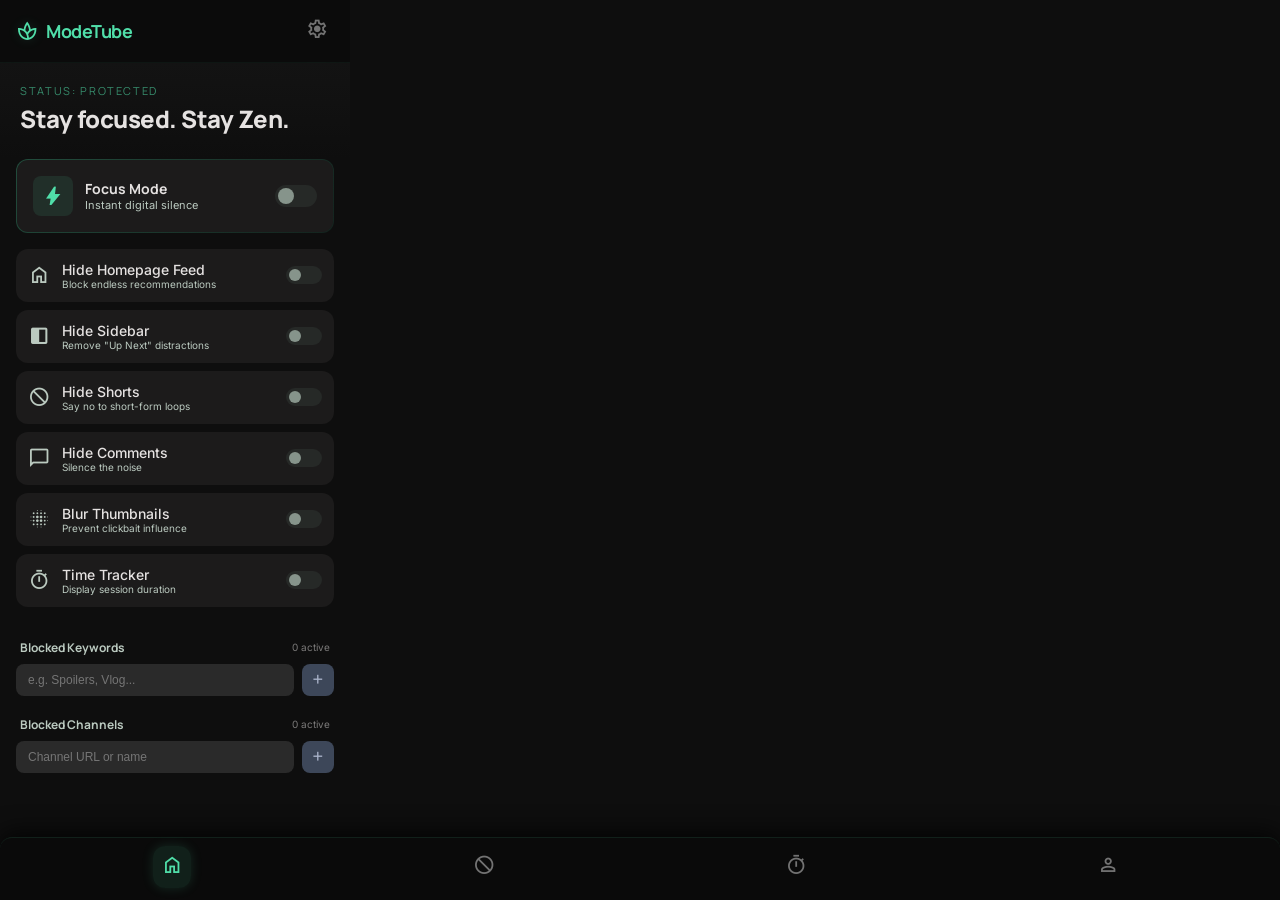
==== commit ed65e8dc: "**feat:** improve Focus Library UI & fix time tracking * Accurate timer with `setInterval` + focus d" ====
--- a/popup/popup.html
+++ b/popup/popup.html
@@ -3,7 +3,7 @@
 <head>
     <meta charset="UTF-8">
     <meta name="viewport" content="width=device-width, initial-scale=1.0">
-    <title>ZenTube Premium</title>
+    <title>ModeTube Premium</title>
     <link rel="preconnect" href="https://fonts.googleapis.com">
     <link rel="preconnect" href="https://fonts.gstatic.com" crossorigin>
     <link href="https://fonts.googleapis.com/css2?family=Manrope:wght@400;700;800&family=Inter:wght@400;500;600&display=swap" rel="stylesheet">
@@ -15,7 +15,7 @@
     <header class="zen-header">
         <div class="brand-section">
             <span class="material-symbols-outlined brand-icon">spa</span>
-            <h1 class="brand-name font-manrope tracking-tight">ZenTube</h1>
+            <h1 class="brand-name font-manrope tracking-tight">ModeTube</h1>
         </div>
         <button class="settings-btn" id="openOptions">
             <span class="material-symbols-outlined">settings</span>
